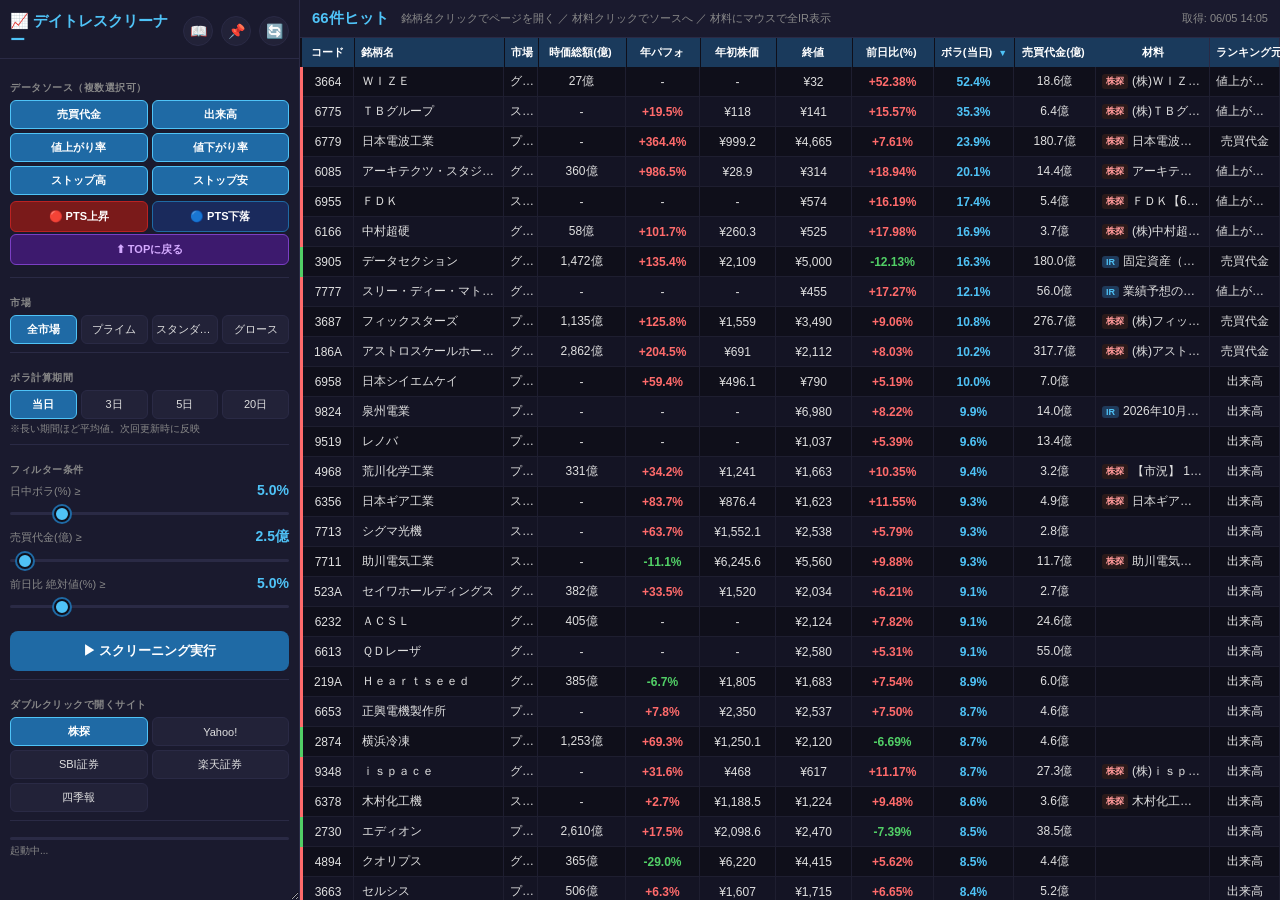
==== desktop.html @ 1d55ea32 "fix: update hint text from double-click to single-click" ====
<!DOCTYPE html>
<html lang="ja">
<head>
  <meta charset="UTF-8">
  <meta name="viewport" content="width=device-width, initial-scale=1.0">
  <title>デイトレスクリーナー PC版</title>
  <link rel="icon" href="apple-touch-icon.png">
  <link rel="stylesheet" href="assets/style-desktop.css">
</head>
<body>

<div id="app">

  <!-- ── 左パネル ── -->
  <div id="left">
    <div class="header">
      <button onclick="exitPtsMode()" class="header-title-btn" title="TOPに戻る・リロード">
        📈 デイトレスクリーナー
      </button>
      <button class="icon-btn" id="help-btn-d" title="使い方" onclick="openHelpDesktop()">📖</button>
      <button class="icon-btn" id="pip-btn" title="最前面表示（浮かびウィンドウ）" onclick="togglePip()">📌</button>
      <button class="icon-btn" id="refresh-btn" title="データ更新">🔄</button>
    </div>

    <div class="left-inner">

      <div class="sec-label">データソース（複数選択可）</div>
      <div id="page-btns"></div>

      <!-- PTSボタン -->
      <div style="display:grid;grid-template-columns:1fr 1fr;gap:4px;margin:6px 0 2px;">
        <button class="pts-btn" id="pts-up-btn"
          onclick="renderPts('PTS上昇');this.classList.add('pts-active');document.getElementById('pts-dn-btn').classList.remove('pts-active');"
          style="background:#7a1a1a;border:1px solid #b22;border-radius:6px;color:#fff;padding:7px 4px;font-size:11px;font-weight:700;cursor:pointer;">
          🔴 PTS上昇
        </button>
        <button class="pts-btn" id="pts-dn-btn"
          onclick="renderPts('PTS下落');this.classList.add('pts-active');document.getElementById('pts-up-btn').classList.remove('pts-active');"
          style="background:#1a2a5c;border:1px solid #1f6aa5;border-radius:6px;color:#fff;padding:7px 4px;font-size:11px;font-weight:700;cursor:pointer;">
          🔵 PTS下落
        </button>
      </div>
      <button onclick="exitPtsMode()" style="width:100%;margin-bottom:4px;background:#3d1a6e;border:1px solid #7b3fc4;border-radius:6px;color:#d4aaff;padding:7px;font-size:11px;font-weight:700;cursor:pointer;transition:opacity .15s;" onmouseover="this.style.opacity='.8'" onmouseout="this.style.opacity='1'">⬆ TOPに戻る</button>

      <div class="hdiv"></div>

      <div class="sec-label">市場</div>
      <div id="market-btns"></div>

      <div class="hdiv"></div>

      <div class="sec-label">ボラ計算期間</div>
      <div id="vol-period-btns"></div>
      <div class="hint-bar">※長い期間ほど平均値。次回更新時に反映</div>

      <div class="hdiv"></div>

      <div class="sec-label">フィルター条件</div>

      <div class="slider-wrap">
        <div class="slider-header">
          <span class="slider-name">日中ボラ(%) ≥</span>
          <span class="slider-val" id="val-vol">5.0%</span>
        </div>
        <input type="range" id="slider-vol" min="0" max="30" step="0.5" value="5">
      </div>

      <div class="slider-wrap">
        <div class="slider-header">
          <span class="slider-name">売買代金(億) ≥</span>
          <span class="slider-val" id="val-tv">2.5億</span>
        </div>
        <input type="range" id="slider-tv" min="0" max="100" step="0.5" value="2.5">
      </div>

      <div class="slider-wrap">
        <div class="slider-header">
          <span class="slider-name">前日比 絶対値(%) ≥</span>
          <span class="slider-val" id="val-change">5.0%</span>
        </div>
        <input type="range" id="slider-change" min="0" max="30" step="0.5" value="5">
      </div>

      <button id="run-btn" class="run-btn">▶ スクリーニング実行</button>

      <div class="hdiv"></div>

      <div class="sec-label">ダブルクリックで開くサイト</div>
      <div id="brokerage-btns"></div>

      <div class="hdiv"></div>

      <div id="progress"><div id="progress-bar"></div></div>
      <div class="status-txt" id="status-txt">起動中...</div>

    </div>
  </div>

  <!-- ── 右パネル ── -->
  <div id="right">

    <div id="top-bar">
      <span id="count-badge">-</span>
      <span id="hint-txt">銘柄名クリックでページを開く ／ 材料クリックでソースへ ／ 材料にマウスで全IR表示</span>
      <span id="time-txt">--</span>
    </div>

    <div id="table-wrap">
      <table>
        <thead>
          <tr>
            <th class="col-code"  data-col="code">コード</th>
            <th class="col-name"  data-col="name">銘柄名</th>
            <th class="col-market">市場</th>
            <th class="col-mcap"  data-col="mcap">時価総額(億)<span class="sort-arrow"></span></th>
            <th class="col-ytd"   data-col="ytd">年パフォ<span class="sort-arrow"></span></th>
            <th class="col-ysp"   data-col="ysp">年初株価<span class="sort-arrow"></span></th>
            <th class="col-close" data-col="close">終値<span class="sort-arrow"></span></th>
            <th class="col-chg"   data-col="chg">前日比(%)<span class="sort-arrow"></span></th>
            <th class="col-vol"   data-col="vol">ボラ(当日) <span class="sort-arrow">▼</span></th>
            <th class="col-tv"    data-col="tv">売買代金(億)<span class="sort-arrow"></span></th>
            <th class="col-mat">材料</th>
            <th class="col-src">ランキング元</th>
          </tr>
        </thead>
        <tbody id="tbody">
          <tr><td colspan="9" style="padding:40px;color:var(--text2);">データ取得中...</td></tr>
        </tbody>
      </table>
    </div>

  </div>

</div>

<!-- Tooltip -->
<div id="tooltip"></div>

<!-- Loading overlay -->
<div id="loading-overlay">
  <div class="spinner"></div>
  <div class="loading-txt">データ取得中...</div>
</div>

<!-- ── Help Modal (Desktop) ── -->
<div id="help-modal-d" onclick="if(event.target===this)closeHelpDesktop()">
  <div class="help-sheet-d">
    <div class="help-d-header">
      <span class="help-d-title">📖 デイトレスクリーナー 使い方</span>
      <button class="help-d-close" onclick="closeHelpDesktop()">✕</button>
    </div>
    <div class="help-d-body">

      <!-- アクセス方法 -->
      <div class="help-d-section">
        <div class="help-d-section-title">🔗 アクセス方法</div>
        <table class="help-d-table">
          <tr><th style="width:120px">バージョン</th><th>URL</th></tr>
          <tr><td>📱 スマホ版</td><td><a href="https://jpn-x.github.io/kabu-screener/" target="_blank" style="color:var(--accent)">https://jpn-x.github.io/kabu-screener/</a></td></tr>
          <tr><td>🖥️ WebPC版</td><td><a href="https://jpn-x.github.io/kabu-screener/desktop.html" target="_blank" style="color:var(--accent)">https://jpn-x.github.io/kabu-screener/desktop.html</a></td></tr>
        </table>
      </div>

      <!-- スクリーニング -->
      <div class="help-d-section">
        <div class="help-d-section-title">🔍 スクリーニング設定</div>
        <table class="help-d-table">
          <tr><th style="width:160px">項目</th><th>内容</th></tr>
          <tr><td>データソース</td><td>複数選択可。売買代金・出来高・値上がり率・値下がり率・ストップ高・ストップ安</td></tr>
          <tr><td>市場フィルター</td><td>全市場 / プライム / スタンダード / グロース</td></tr>
          <tr><td>日中ボラ(%) ≥</td><td>選択期間の高値〜安値のレンジ幅（S高連続銘柄は大きな値）</td></tr>
          <tr><td>売買代金(億) ≥</td><td>当日の売買代金フィルター</td></tr>
          <tr><td>前日比 絶対値 ≥</td><td>上昇・下落どちらも対象</td></tr>
        </table>
        <div class="help-d-tip">💡 <strong>基本設定例：</strong> データソース「売買代金＋値上がり率＋値下がり率」/ ボラ5%・売買代金2.5億・前日比5%</div>
      </div>

      <!-- ボラ期間 -->
      <div class="help-d-section">
        <div class="help-d-section-title">📐 ボラ計算期間（高値〜安値レンジ ÷ 起点終値）</div>
        <table class="help-d-table">
          <tr><th style="width:120px">期間</th><th>意味</th></tr>
          <tr><td>当日</td><td>今日1日の高安レンジ ÷ 前日終値</td></tr>
          <tr><td>3日 / 5日</td><td>直近N日間の最高値〜最安値 ÷ N日前終値</td></tr>
          <tr><td>20日（1ヶ月）</td><td>1ヶ月の総レンジ（S高連続なら80%超も）</td></tr>
        </table>
      </div>

      <!-- 表示列 -->
      <div class="help-d-section">
        <div class="help-d-section-title">📊 表示列の説明</div>
        <table class="help-d-table">
          <tr><th style="width:130px">列名</th><th>内容</th></tr>
          <tr><td>時価総額(億)</td><td>最新の時価総額（億円）</td></tr>
          <tr><td>年パフォ</td><td>年初来パフォーマンス（1月第1営業日〜直近終値）</td></tr>
          <tr><td>年初株価</td><td>大発会（1月第1営業日）の終値</td></tr>
          <tr><td>ボラ(当日)</td><td>選択期間のボラティリティ（赤=大きい）</td></tr>
          <tr><td>売買代金(億)</td><td>当日の売買代金</td></tr>
          <tr><td>材料</td><td><span class="help-tag-d ir">IR/本日</span><span class="help-tag-d ir">IR/前日</span> TDnet適時開示 ／ <span class="help-tag-d dn">みんかぶ</span> ／ Google News</td></tr>
        </table>
        <div class="help-d-tip">💡 <strong>銘柄名をクリック</strong>→株探ニュースページ ／ <strong>材料をクリック</strong>→ソースページを開く ／ <strong>材料にマウスを乗せる</strong>→全IR一覧をツールチップ表示</div>
      </div>

      <!-- PTS -->
      <div class="help-d-section">
        <div class="help-d-section-title">🔴🔵 PTSランキング（夜間取引）</div>
        <div class="help-d-tip">
          <strong>🔴 PTS上昇 / 🔵 PTS下落</strong> ボタンで夜間PTSランキング（各最大100件）を表示します。<br>
          「⬆ TOPに戻る」または「📈 デイトレスクリーナー」をクリックで通常スクリーニングに戻ります。<br>
          💡 引け後にPTS上昇している銘柄は翌朝ギャップアップしやすい傾向があります。
        </div>
      </div>

      <!-- 最前面 -->
      <div class="help-d-section">
        <div class="help-d-section-title">📌 最前面表示</div>
        <table class="help-d-table">
          <tr><th style="width:200px">方法</th><th>説明</th></tr>
          <tr><td>📌 ボタン（このページ）</td><td>Chrome PiPで常に最前面の浮かびウィンドウを表示（Chrome 116以上）</td></tr>
          <tr><td>PowerToys（無料）</td><td>Win+Ctrl+T で任意のウィンドウを最前面固定。Chromeウィンドウ全体を固定したい場合に便利</td></tr>
        </table>
      </div>

      <!-- データ更新 -->
      <div class="help-d-section">
        <div class="help-d-section-title">⏰ データ更新スケジュール</div>
        <table class="help-d-table">
          <tr><th style="width:200px">時間帯</th><th>状態</th></tr>
          <tr><td>平日 9:00〜16:40 JST</td><td>GitHub Actions が20分ごとに自動更新</td></tr>
          <tr><td>深夜〜8:59 JST</td><td>前日の最終データを表示（市場クローズ中）</td></tr>
        </table>
        <div class="help-d-tip">🔄 ヘッダーの更新ボタンで最新データに手動リロードできます</div>
      </div>

      <div class="help-d-warning">
        ⚠️ 本ツールは情報提供を目的とするものであり、投資の推奨・売買の勧誘を行うものではありません。投資判断はご自身の責任において行ってください。データの正確性・完全性を保証するものではありません。
      </div>

    </div>
  </div>
</div>

<script src="assets/app-desktop.js"></script>
</body>
</html>
---- assets/style-desktop.css ----
:root {
  --bg:       #0f0f1a;
  --surface:  #1a1a2e;
  --surface2: #222238;
  --border:   #2a2a45;
  --accent:   #4fc3f7;
  --accent2:  #1f6aa5;
  --up:       #ff6b6b;
  --down:     #51cf66;
  --text:     #e0e0e0;
  --text2:    #888;
  --radius:   8px;
}

* { box-sizing: border-box; margin: 0; padding: 0; }

html, body {
  width: 100%; height: 100%;
  background: var(--bg);
  color: var(--text);
  font-family: -apple-system, "Meiryo UI", "Hiragino Sans", sans-serif;
  font-size: 13px;
  overflow: hidden;
}

/* ── Layout ── */
#app {
  display: flex;
  height: 100vh;
}

/* ── Left Panel ── */
#left {
  width: 300px;
  min-width: 220px;
  max-width: 400px;
  background: var(--surface);
  border-right: 1px solid var(--border);
  display: flex;
  flex-direction: column;
  overflow-y: auto;
  flex-shrink: 0;
  resize: horizontal;
  overflow-x: hidden;
}

.left-inner {
  padding: 12px 10px 20px;
  display: flex;
  flex-direction: column;
  gap: 0;
}

/* ── Header ── */
.header {
  display: flex;
  align-items: center;
  gap: 8px;
  padding: 12px 10px 8px;
  border-bottom: 1px solid var(--border);
  background: var(--surface);
  flex-shrink: 0;
}
.header-title {
  flex: 1;
  font-size: 15px;
  font-weight: 700;
  color: var(--accent);
}

/* タイトルをボタン化 */
.header-title-btn {
  flex: 1;
  background: none;
  border: none;
  font-size: 15px;
  font-weight: 700;
  color: var(--accent);
  cursor: pointer;
  text-align: left;
  padding: 0;
  transition: opacity .15s;
}
.header-title-btn:hover { opacity: .75; }
.icon-btn {
  background: var(--surface2);
  border: 1px solid var(--border);
  border-radius: 50%;
  width: 30px; height: 30px;
  display: flex; align-items: center; justify-content: center;
  font-size: 14px;
  cursor: pointer;
  color: var(--text);
  transition: background .15s;
  flex-shrink: 0;
}
.icon-btn:hover { background: var(--accent2); }
.icon-btn.spinning { animation: spin .8s linear infinite; }
@keyframes spin { to { transform: rotate(360deg); } }

/* ── Section label ── */
.sec-label {
  font-size: 10px;
  font-weight: 700;
  color: var(--text2);
  letter-spacing: .5px;
  text-transform: uppercase;
  margin: 10px 0 5px;
}

.hdiv {
  height: 1px;
  background: var(--border);
  margin: 8px 0;
}

/* ── Button group ── */
.btn-group {
  display: grid;
  gap: 4px;
}
.btn-group.c2 { grid-template-columns: 1fr 1fr; }
.btn-group.c4 { grid-template-columns: repeat(4, 1fr); }

.tog {
  background: var(--surface2);
  border: 1px solid var(--border);
  border-radius: 6px;
  color: var(--text);
  font-size: 11px;
  padding: 6px 3px;
  cursor: pointer;
  text-align: center;
  white-space: nowrap;
  overflow: hidden;
  text-overflow: ellipsis;
  transition: all .12s;
}
.tog:hover { border-color: var(--accent2); }
.tog.on {
  background: var(--accent2);
  border-color: var(--accent);
  color: #fff;
  font-weight: 600;
}

/* ── Slider ── */
.slider-wrap { margin-bottom: 10px; }
.slider-header {
  display: flex;
  justify-content: space-between;
  align-items: baseline;
  margin-bottom: 4px;
}
.slider-name { font-size: 11px; color: var(--text2); }
.slider-val  { font-size: 14px; font-weight: 700; color: var(--accent); }

input[type=range] {
  -webkit-appearance: none;
  width: 100%;
  height: 3px;
  background: var(--border);
  border-radius: 2px;
  outline: none;
  cursor: pointer;
}
input[type=range]::-webkit-slider-thumb {
  -webkit-appearance: none;
  width: 16px; height: 16px;
  border-radius: 50%;
  background: var(--accent);
  border: 2px solid var(--bg);
  box-shadow: 0 0 0 2px var(--accent2);
  cursor: pointer;
}

/* ── Buttons ── */
.run-btn {
  width: 100%;
  background: var(--accent2);
  color: #fff;
  border: none;
  border-radius: var(--radius);
  padding: 11px;
  font-size: 13px;
  font-weight: 700;
  cursor: pointer;
  margin-top: 10px;
  transition: opacity .12s;
}
.run-btn:hover { opacity: .85; }

.sub-btn {
  width: 100%;
  background: var(--surface2);
  color: var(--text2);
  border: 1px solid var(--border);
  border-radius: var(--radius);
  padding: 7px;
  font-size: 11px;
  cursor: pointer;
  margin-top: 4px;
  transition: border-color .12s;
}
.sub-btn:hover { border-color: var(--accent2); color: var(--text); }

.material-btn {
  background: #1a3a20;
  border-color: #2a5a30;
  color: #90ee90;
}
.material-btn:hover { border-color: var(--down); }

/* ── Progress ── */
#progress {
  height: 3px;
  background: var(--border);
  border-radius: 2px;
  margin-top: 8px;
  overflow: hidden;
}
#progress-bar {
  height: 100%;
  width: 0;
  background: var(--accent);
  transition: width .3s;
  border-radius: 2px;
}
#progress-bar.indeterminate {
  animation: indeterminate 1.2s linear infinite;
  width: 40%;
}
@keyframes indeterminate {
  0%   { transform: translateX(-150%); }
  100% { transform: translateX(350%); }
}

.status-txt {
  font-size: 10px;
  color: var(--text2);
  margin-top: 4px;
  min-height: 14px;
  line-height: 1.4;
}

/* ── Right panel ── */
#right {
  flex: 1;
  display: flex;
  flex-direction: column;
  overflow: hidden;
  min-width: 0;
}

/* ── Top bar ── */
#top-bar {
  background: var(--surface);
  border-bottom: 1px solid var(--border);
  padding: 6px 12px;
  display: flex;
  align-items: center;
  gap: 12px;
  flex-shrink: 0;
  height: 38px;
}
#count-badge {
  font-size: 15px;
  font-weight: 700;
  color: var(--accent);
  white-space: nowrap;
}
#hint-txt {
  font-size: 11px;
  color: var(--text2);
}
#time-txt {
  margin-left: auto;
  font-size: 11px;
  color: var(--text2);
}

/* ── Table ── */
#table-wrap {
  flex: 1;
  overflow: auto;
  position: relative;
}

table {
  width: 100%;
  border-collapse: collapse;
  table-layout: fixed;
}

thead {
  position: sticky;
  top: 0;
  z-index: 10;
}

th {
  background: #1a3a5c;
  color: #fff;
  font-size: 11px;
  font-weight: 700;
  padding: 7px 6px;
  text-align: center;
  cursor: pointer;
  user-select: none;
  border-right: 1px solid var(--border);
  white-space: nowrap;
}
th:hover { background: var(--accent2); }
th .sort-arrow { margin-left: 3px; font-size: 9px; color: var(--accent); }

td {
  padding: 6px 6px;
  text-align: center;
  border-bottom: 1px solid #1e1e30;
  border-right: 1px solid #1e1e30;
  font-size: 12px;
  white-space: nowrap;
  overflow: hidden;
  text-overflow: ellipsis;
}

tr:hover td { background: #1e1e35 !important; }

.row-up   td:first-child { border-left: 3px solid var(--up); }
.row-down td:first-child { border-left: 3px solid var(--down); }
.row-alt  td { background: #141424; }

.c-up   { color: var(--up); font-weight: 600; }
.c-down { color: var(--down); font-weight: 600; }
.c-acc  { color: var(--accent); font-weight: 600; }
.c-dim  { color: var(--text); }   /* 銘柄名と同じ色に統一 */

/* ── Material cell ── */
.mat-cell {
  text-align: left !important;
  cursor: pointer;
  max-width: 0;
}
.mat-cell:hover { color: var(--accent) !important; }

.badge {
  display: inline-block;
  font-size: 9px;
  font-weight: 700;
  padding: 1px 4px;
  border-radius: 3px;
  margin-right: 4px;
  vertical-align: middle;
  flex-shrink: 0;
}
.badge-ir      { background: #1f3a5a; color: var(--accent); }
.badge-minkabu { background: #1a3a1a; color: var(--down); }
.badge-kabutan { background: #2a1a1a; color: #ff9999; }

/* ── Tooltip ── */
#tooltip {
  position: fixed;
  background: #0d1f0d;
  border: 1px solid #2a4a2a;
  border-radius: 6px;
  padding: 8px 12px;
  font-size: 11px;
  color: #c8e6c9;
  line-height: 1.6;
  max-width: 420px;
  z-index: 9999;
  pointer-events: none;
  white-space: pre-line;
  box-shadow: 0 4px 16px rgba(0,0,0,.6);
  display: none;
}
#tooltip.ir-tip { background: #0d1a2a; border-color: #2a3a5a; color: #b3d4f0; }

/* ── Loading overlay ── */
#loading-overlay {
  position: fixed;
  inset: 0;
  background: rgba(15,15,26,.85);
  display: flex;
  flex-direction: column;
  align-items: center;
  justify-content: center;
  z-index: 9998;
  gap: 14px;
}
.spinner {
  width: 40px; height: 40px;
  border: 3px solid var(--border);
  border-top-color: var(--accent);
  border-radius: 50%;
  animation: spin .8s linear infinite;
}
.loading-txt { color: var(--text2); font-size: 13px; }

/* ── Col widths ── */
.col-code   { width: 52px; }
.col-name   { width: 150px; text-align: left !important; }
.col-market { width: 34px; }
.col-mcap   { width: 88px; }
.col-ytd    { width: 74px; }
.col-ysp    { width: 76px; }
.col-close  { width: 76px; }
.col-chg    { width: 82px; }   /* +27.59% が収まる幅 */
.col-vol    { width: 80px; }
.col-tv     { width: 82px; }
.col-mat    { min-width: 200px; }
.col-src    { width: 70px; }

/* ── Hint bar ── */
.hint-bar {
  font-size: 10px;
  color: var(--text2);
  margin: 3px 0 0;
  line-height: 1.4;
}

/* ── Help Modal (Desktop) ── */
#help-modal-d {
  position: fixed; inset: 0;
  background: rgba(0,0,0,.75);
  z-index: 9999;
  display: flex; align-items: center; justify-content: center;
  opacity: 0; pointer-events: none;
  transition: opacity .2s;
}
#help-modal-d.open { opacity: 1; pointer-events: auto; }

.help-sheet-d {
  background: var(--surface);
  border: 1px solid var(--border);
  border-radius: 12px;
  width: min(720px, 92vw);
  max-height: 90vh;
  overflow-y: auto;
  transform: scale(.97);
  transition: transform .2s;
  box-shadow: 0 20px 60px rgba(0,0,0,.7);
}
#help-modal-d.open .help-sheet-d { transform: scale(1); }

.help-d-header {
  display: flex; align-items: center;
  padding: 14px 20px;
  border-bottom: 1px solid var(--border);
  position: sticky; top: 0;
  background: var(--surface); z-index: 1;
}
.help-d-title { flex:1; font-size:15px; font-weight:700; color:var(--accent); }
.help-d-close {
  background: none; border: none; color: var(--text2);
  font-size: 20px; cursor: pointer; padding: 0 4px;
}
.help-d-close:hover { color: var(--text); }

/* 1カラムで全幅表示 */
.help-d-body { padding: 16px 20px; display: flex; flex-direction: column; gap: 16px; }

.help-d-section { }
.help-d-section-title {
  font-size: 11px; font-weight: 700;
  color: var(--accent2);
  border-left: 3px solid var(--accent2);
  padding-left: 8px;
  margin-bottom: 8px;
  text-transform: uppercase; letter-spacing: .5px;
}
.help-d-table {
  width: 100%; border-collapse: collapse;
  font-size: 12px; margin-bottom: 6px;
  table-layout: fixed;
}
.help-d-table th {
  background: var(--surface2); color: var(--text2);
  padding: 6px 10px; text-align: left;
  font-weight: 600; border-bottom: 1px solid var(--border);
  white-space: nowrap;
}
.help-d-table td {
  padding: 7px 10px; border-bottom: 1px solid #1e1e30;
  color: var(--text); vertical-align: top; line-height: 1.6;
  word-break: break-word;
}
.help-d-table tr:last-child td { border-bottom: none; }

.help-d-tip {
  background: #0d1a2a; border: 1px solid var(--accent2);
  border-radius: 6px; padding: 9px 14px;
  font-size: 12px; color: var(--text2); line-height: 1.7;
}
.help-d-tip strong { color: var(--text); }
.help-d-warning {
  background: #1a1a0a; border: 1px solid #555500;
  border-radius: 6px; padding: 10px 14px;
  font-size: 11px; color: #aaa860; line-height: 1.6;
}
.help-tag-d {
  display:inline-block; background:var(--surface2); border:1px solid var(--border);
  border-radius:3px; padding:0 5px; font-size:10px; color:var(--accent); margin-right:3px;
}
.help-tag-d.ir { background:#1f3a5a; }
.help-tag-d.dn { color:var(--down); border-color:var(--down); }
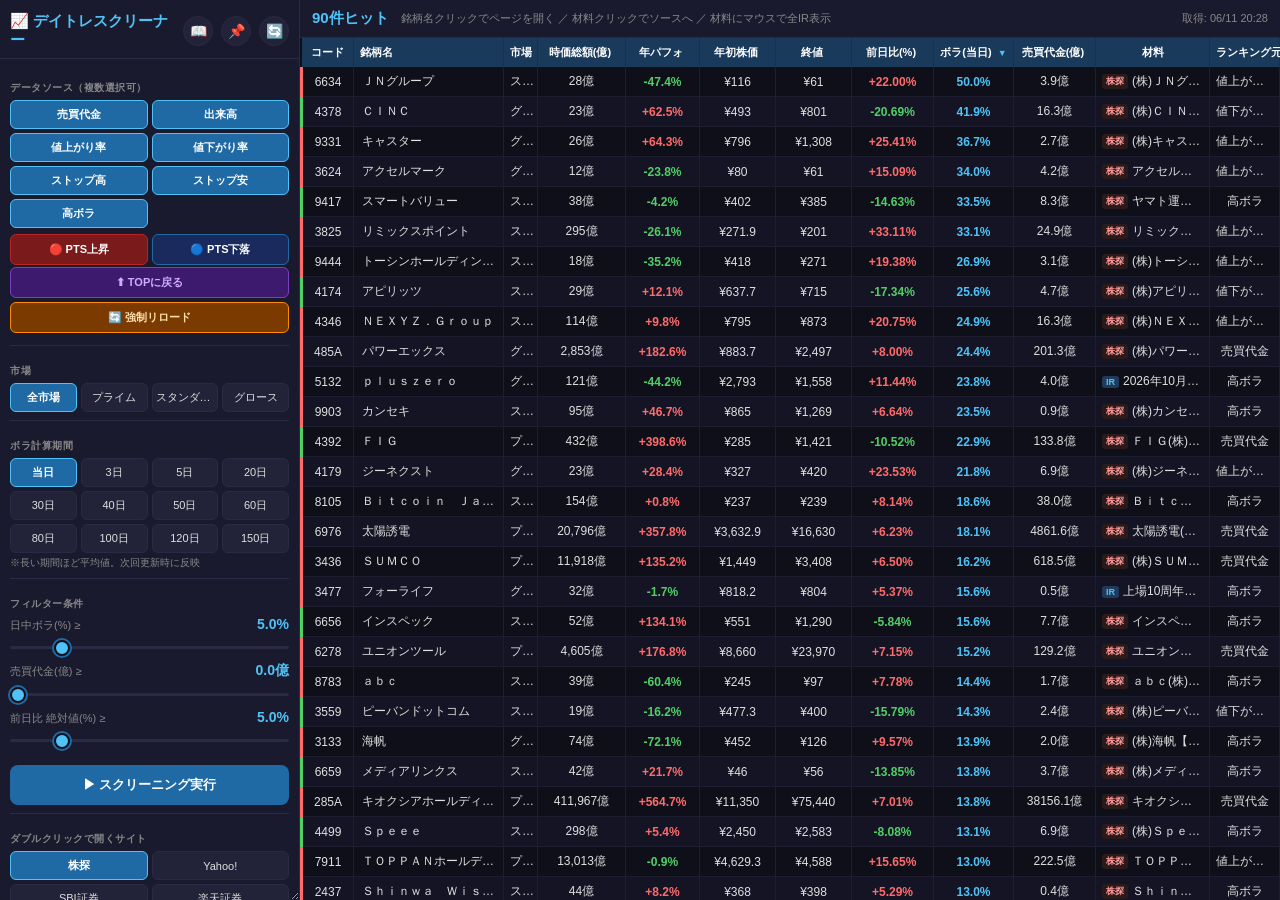
==== commit ede1f861: "強制リロードボタンを追加（TOPに戻るの下）" ====
--- a/desktop.html
+++ b/desktop.html
@@ -41,6 +41,7 @@
         </button>
       </div>
       <button onclick="exitPtsMode()" style="width:100%;margin-bottom:4px;background:#3d1a6e;border:1px solid #7b3fc4;border-radius:6px;color:#d4aaff;padding:7px;font-size:11px;font-weight:700;cursor:pointer;transition:opacity .15s;" onmouseover="this.style.opacity='.8'" onmouseout="this.style.opacity='1'">⬆ TOPに戻る</button>
+      <button onclick="location.reload(true)" style="width:100%;margin-bottom:4px;background:#7a3a00;border:1px solid #ff8c00;border-radius:6px;color:#ffe0b0;padding:7px;font-size:11px;font-weight:700;cursor:pointer;transition:opacity .15s;" onmouseover="this.style.opacity='.8'" onmouseout="this.style.opacity='1'" title="強制リロード (Shift+Ctrl+R)">🔄 強制リロード</button>
 
       <div class="hdiv"></div>
 
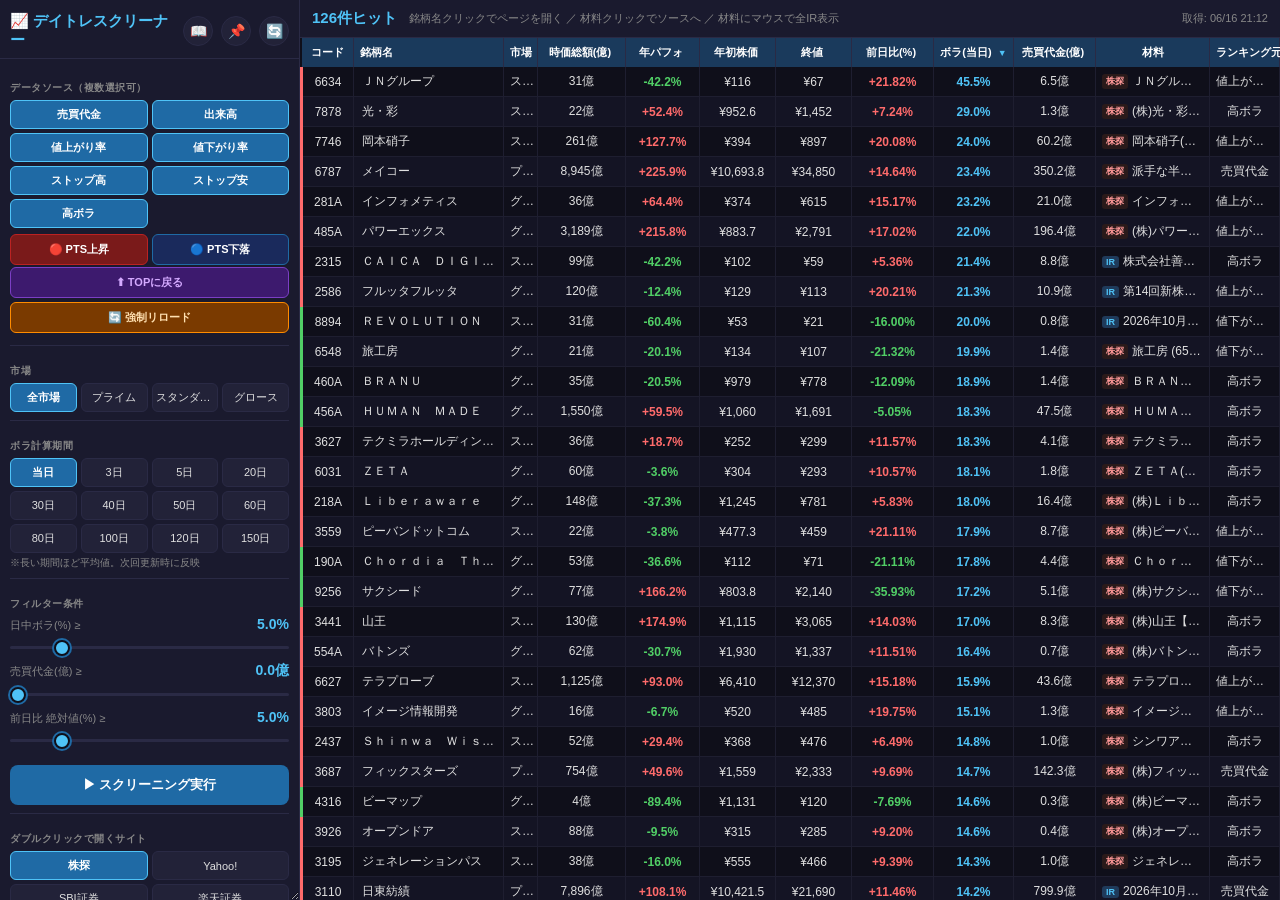
==== commit 8103b2c5: "feat: add proper favicon/PWA icon links to desktop.html" ====
--- a/desktop.html
+++ b/desktop.html
@@ -4,7 +4,10 @@
   <meta charset="UTF-8">
   <meta name="viewport" content="width=device-width, initial-scale=1.0">
   <title>デイトレスクリーナー PC版</title>
-  <link rel="icon" href="apple-touch-icon.png">
+  <link rel="icon" href="favicon.svg" type="image/svg+xml">
+  <link rel="icon" href="icon-192.png" type="image/png" sizes="192x192">
+  <link rel="apple-touch-icon" href="apple-touch-icon.png">
+  <link rel="manifest" href="manifest.json">
   <link rel="stylesheet" href="assets/style-desktop.css">
 </head>
 <body>
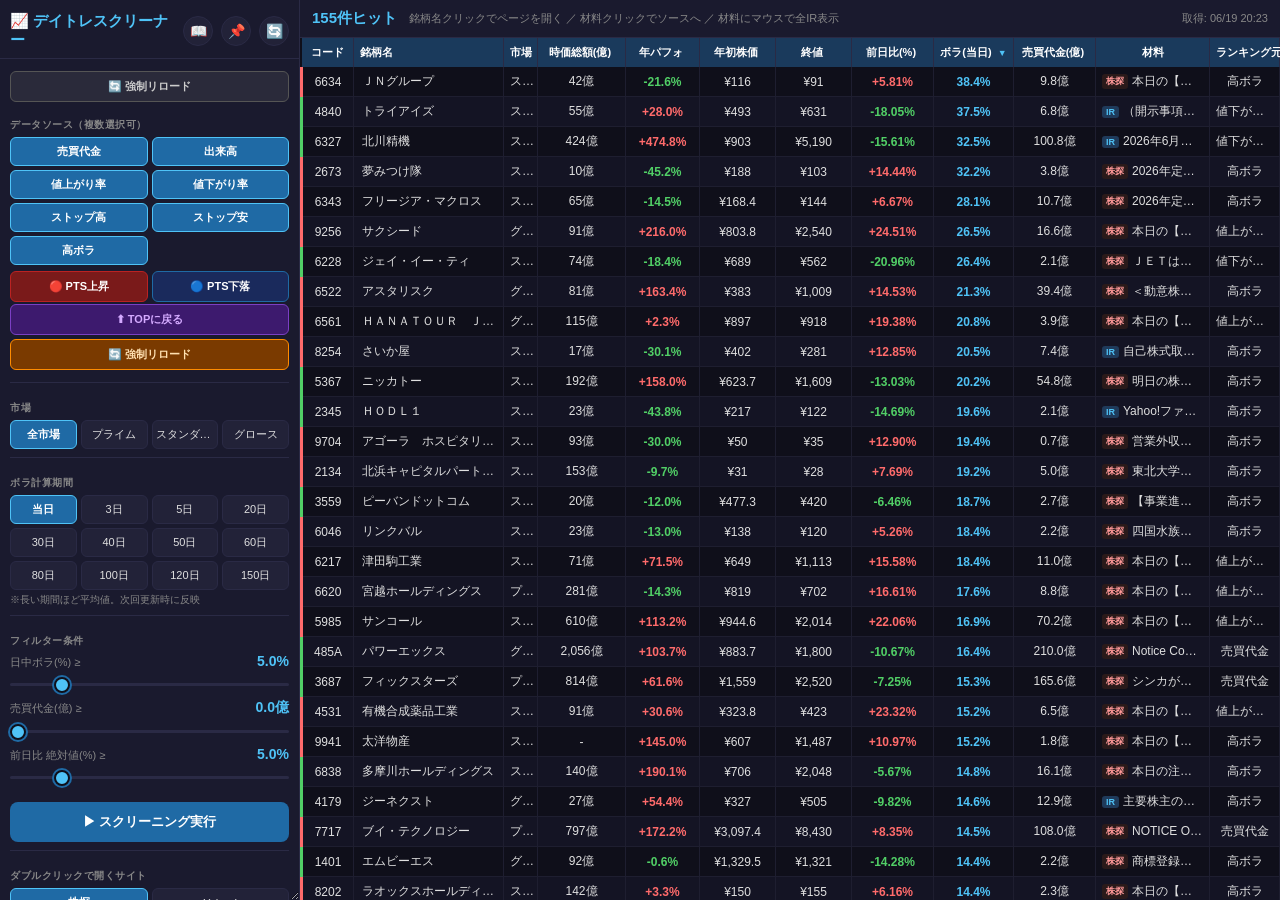
==== commit 971d880b: "feat: add force reload button above data source buttons" ====
--- a/desktop.html
+++ b/desktop.html
@@ -27,6 +27,7 @@
 
     <div class="left-inner">
 
+      <button onclick="location.reload(true)" style="width:100%;margin-bottom:6px;background:#2a2a3a;border:1px solid #555;border-radius:6px;color:#ccc;padding:7px;font-size:11px;font-weight:600;cursor:pointer;">🔄 強制リロード</button>
       <div class="sec-label">データソース（複数選択可）</div>
       <div id="page-btns"></div>
 
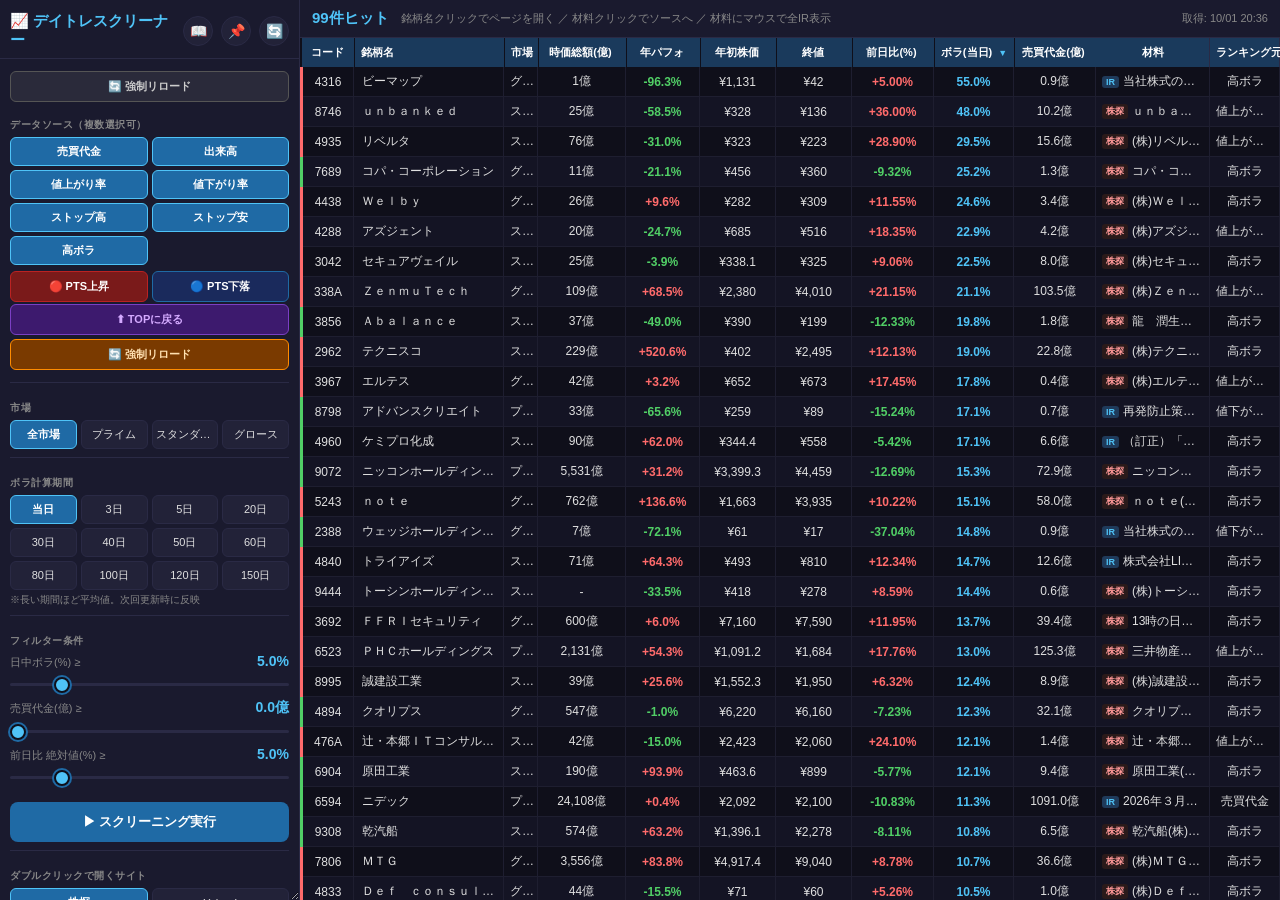
==== commit 68faf4b7: "Replace legacy GitHub Pages URLs with Cloudflare canonical URLs (fix desktop data fetch) Co-Authored" ====
--- a/desktop.html
+++ b/desktop.html
@@ -161,8 +161,8 @@
         <div class="help-d-section-title">🔗 アクセス方法</div>
         <table class="help-d-table">
           <tr><th style="width:120px">バージョン</th><th>URL</th></tr>
-          <tr><td>📱 スマホ版</td><td><a href="https://jpn-x.github.io/kabu-screener/" target="_blank" style="color:var(--accent)">https://jpn-x.github.io/kabu-screener/</a></td></tr>
-          <tr><td>🖥️ WebPC版</td><td><a href="https://jpn-x.github.io/kabu-screener/desktop.html" target="_blank" style="color:var(--accent)">https://jpn-x.github.io/kabu-screener/desktop.html</a></td></tr>
+          <tr><td>📱 スマホ版</td><td><a href="https://kabu-screener.pages.dev/" target="_blank" style="color:var(--accent)">https://kabu-screener.pages.dev/</a></td></tr>
+          <tr><td>🖥️ WebPC版</td><td><a href="https://kabu-screener.pages.dev/desktop" target="_blank" style="color:var(--accent)">https://kabu-screener.pages.dev/desktop</a></td></tr>
         </table>
       </div>
 
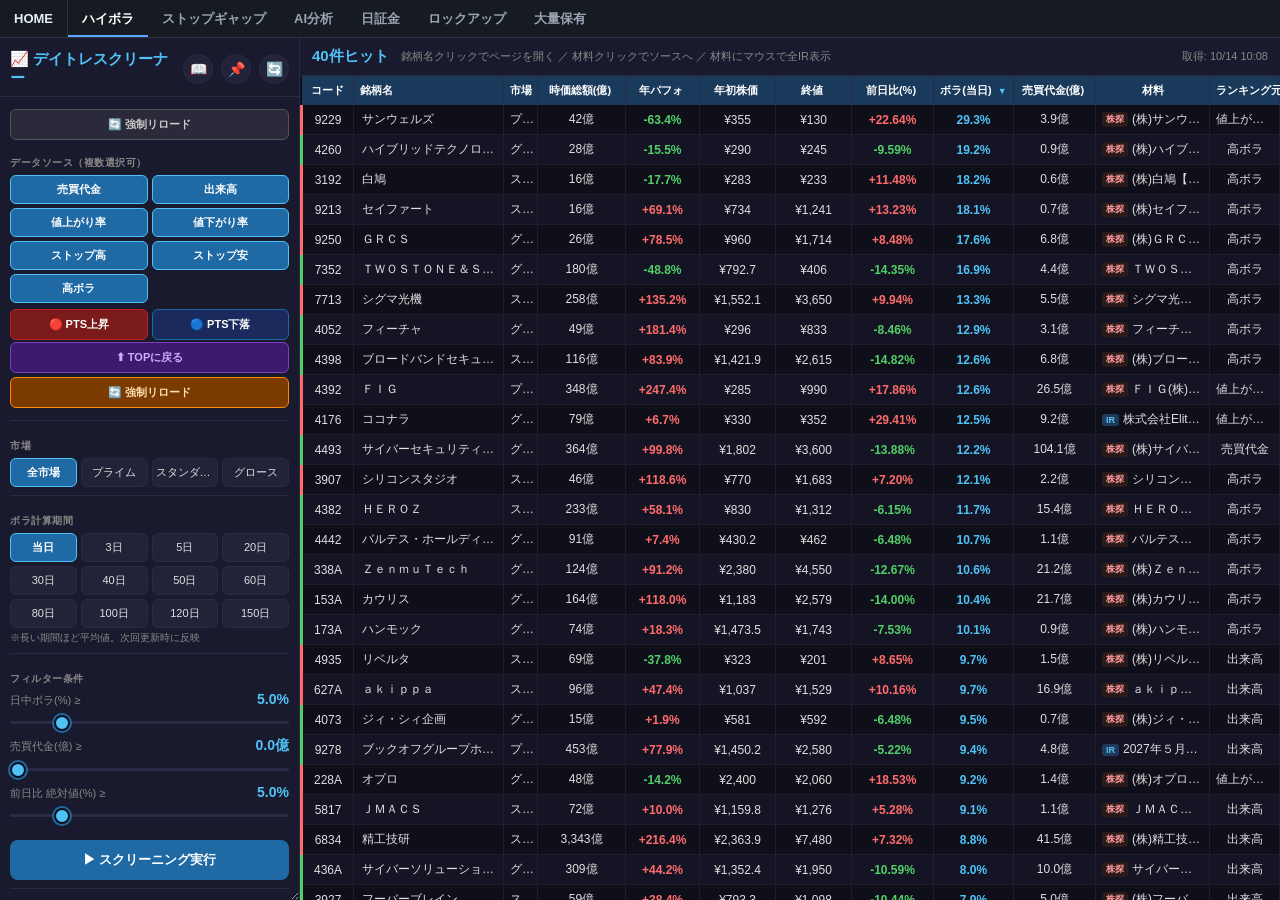
==== commit a3092e53: "共通ナビ(STOCK NAV)を追加: HOME+主要6ツールへの薄型ナビバー Co-Authored-By: Claude Sonnet 5.5 <noreply@anthropic.com>" ====
--- a/desktop.html
+++ b/desktop.html
@@ -11,6 +11,31 @@
   <link rel="stylesheet" href="assets/style-desktop.css">
 </head>
 <body>
+<!-- STOCK-NAV:START v1 (仕様: clode/stock-nav/README.md) -->
+<style>
+.sn-bar{position:sticky;top:0;z-index:1000;flex:none;display:flex;align-items:stretch;width:100%;height:38px;margin:0;padding:0;background:#161b22;border-bottom:1px solid #2d333b;font:600 13px/1 -apple-system,BlinkMacSystemFont,"Segoe UI","Hiragino Sans","Yu Gothic UI",Meiryo,sans-serif;letter-spacing:0;text-align:left}
+.sn-bar *{box-sizing:border-box}
+.sn-bar a{display:flex;align-items:center;flex:none;margin:0;padding:2px 14px 0;background:none;border:0;border-bottom:2px solid transparent;color:#9aa4b2;text-decoration:none;white-space:nowrap;cursor:pointer}
+.sn-bar a:hover{background:#1f262f;color:#fff}
+.sn-bar a[aria-current]{color:#fff;border-bottom-color:#58a6ff}
+.sn-bar .sn-home{border-right:1px solid #2d333b;color:#e6edf3}
+.sn-bar .sn-links{display:flex;flex:1 1 auto;min-width:0;overflow-x:auto;scrollbar-width:none;-webkit-overflow-scrolling:touch}
+.sn-bar .sn-links::-webkit-scrollbar{display:none}
+@media (max-width:600px){.sn-bar a{padding:2px 11px 0;font-size:12px}}
+@media print{.sn-bar{display:none}}
+</style>
+<nav class="sn-bar" aria-label="株ツール共通ナビ">
+<a class="sn-home" href="https://tool-directory.pages.dev/" target="_blank" rel="noopener noreferrer">HOME</a>
+<div class="sn-links">
+<a aria-current="page" href="https://kabu-screener.pages.dev/desktop" target="_blank" rel="noopener noreferrer">ハイボラ</a>
+<a href="https://kabu-stop.pages.dev" target="_blank" rel="noopener noreferrer">ストップギャップ</a>
+<a href="https://kabu-prompt-launcher.pages.dev/" target="_blank" rel="noopener noreferrer">AI分析</a>
+<a href="https://taisyaku-news.jp-x.workers.dev" target="_blank" rel="noopener noreferrer">日証金</a>
+<a href="https://ipo-lockup-radar.pages.dev" target="_blank" rel="noopener noreferrer">ロックアップ</a>
+<a href="https://holdings-radar.pages.dev" target="_blank" rel="noopener noreferrer">大量保有</a>
+</div>
+</nav>
+<!-- STOCK-NAV:END -->
 
 <div id="app">
 
--- a/assets/style-desktop.css
+++ b/assets/style-desktop.css
@@ -26,7 +26,7 @@
 /* ── Layout ── */
 #app {
   display: flex;
-  height: 100vh;
+  height: calc(100vh - 38px); /* 共通ナビの高さ分 */
 }
 
 /* ── Left Panel ── */
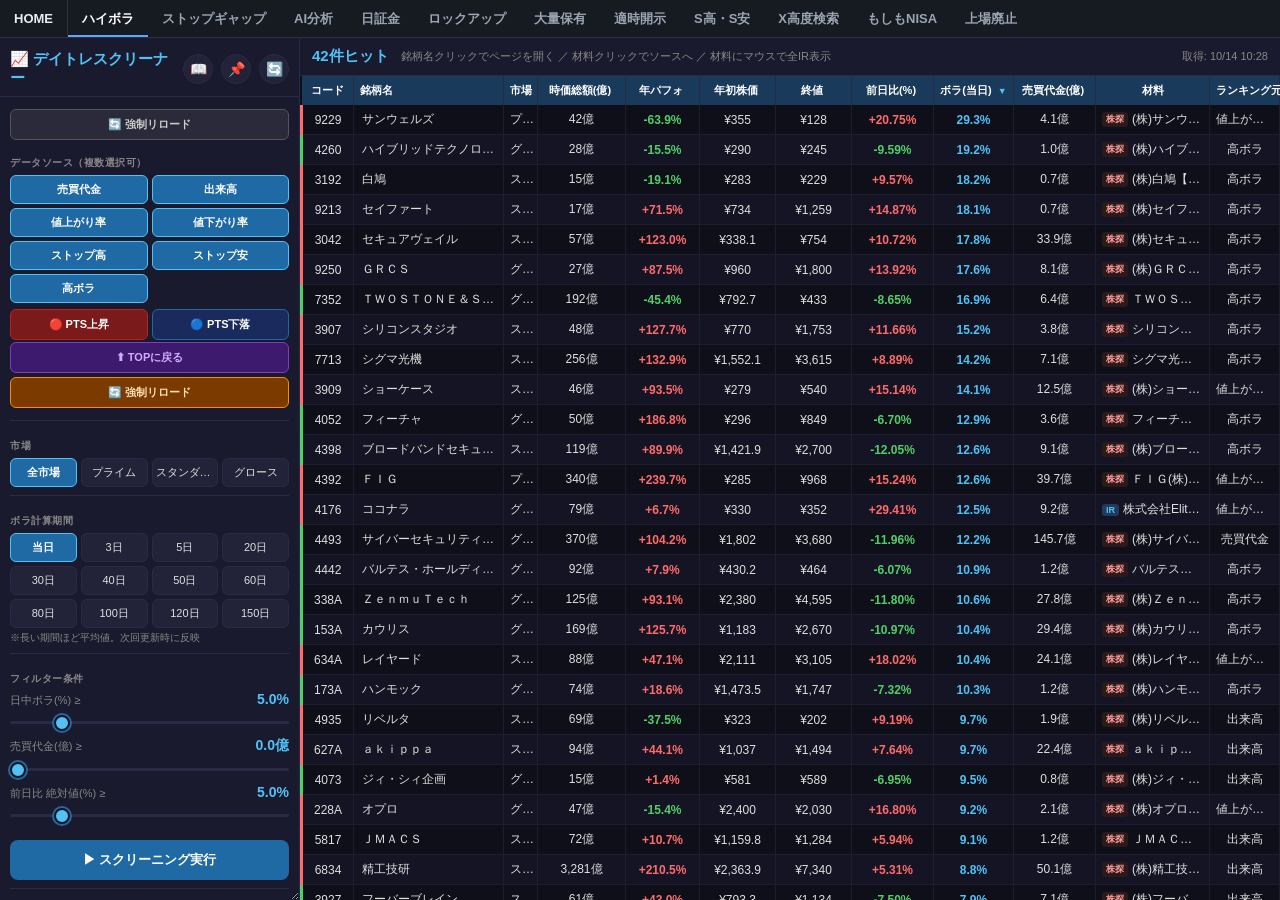
==== commit 1b8360e2: "共通ナビを12ボタンに拡張(STOCK NAV 2.0): 適時開示/S高・S安/X高度検索/もしもNISA/上場廃止を追加 Co-Authored-By: Claude Sonnet 5.5 <no" ====
--- a/desktop.html
+++ b/desktop.html
@@ -11,7 +11,7 @@
   <link rel="stylesheet" href="assets/style-desktop.css">
 </head>
 <body>
-<!-- STOCK-NAV:START v1 (仕様: clode/stock-nav/README.md) -->
+<!-- STOCK-NAV:START v2 (仕様: clode/stock-nav/README.md) -->
 <style>
 .sn-bar{position:sticky;top:0;z-index:1000;flex:none;display:flex;align-items:stretch;width:100%;height:38px;margin:0;padding:0;background:#161b22;border-bottom:1px solid #2d333b;font:600 13px/1 -apple-system,BlinkMacSystemFont,"Segoe UI","Hiragino Sans","Yu Gothic UI",Meiryo,sans-serif;letter-spacing:0;text-align:left}
 .sn-bar *{box-sizing:border-box}
@@ -33,6 +33,11 @@
 <a href="https://taisyaku-news.jp-x.workers.dev" target="_blank" rel="noopener noreferrer">日証金</a>
 <a href="https://ipo-lockup-radar.pages.dev" target="_blank" rel="noopener noreferrer">ロックアップ</a>
 <a href="https://holdings-radar.pages.dev" target="_blank" rel="noopener noreferrer">大量保有</a>
+<a href="https://tdnet-web.jp-x.workers.dev" target="_blank" rel="noopener noreferrer">適時開示</a>
+<a href="https://stop-data.jp-x.workers.dev" target="_blank" rel="noopener noreferrer">S高・S安</a>
+<a href="https://x-search.jp-x.workers.dev" target="_blank" rel="noopener noreferrer">X高度検索</a>
+<a href="https://moshimo-nisa.jp-x.workers.dev/" target="_blank" rel="noopener noreferrer">もしもNISA</a>
+<a href="https://kabu-watch-7og.pages.dev" target="_blank" rel="noopener noreferrer">上場廃止</a>
 </div>
 </nav>
 <!-- STOCK-NAV:END -->
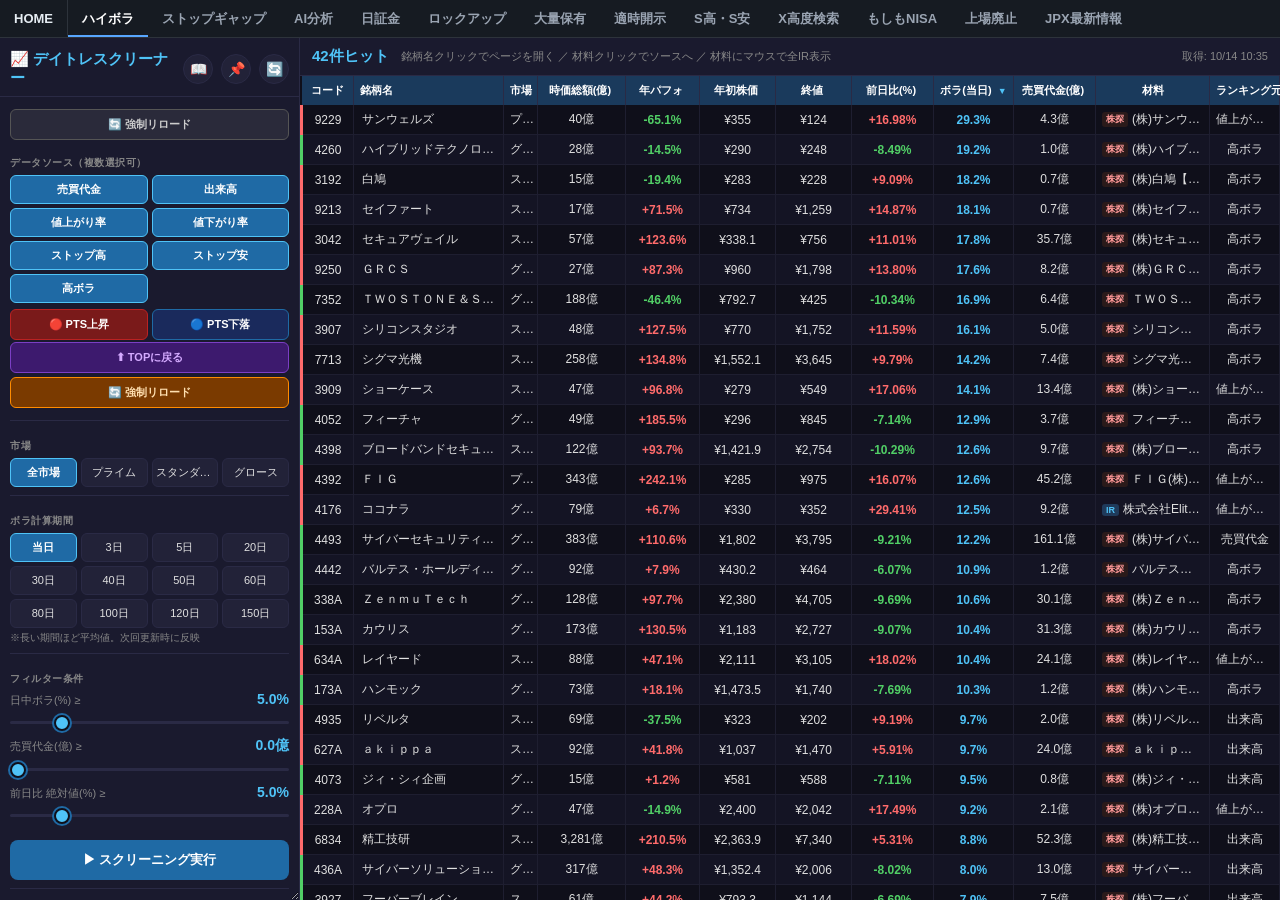
==== commit ab6d25dd: "共通ナビを13ボタンに拡張(STOCK NAV 3.0): JPX最新情報を右端に追加 Co-Authored-By: Claude Sonnet 5.5 <noreply@anthropic.com" ====
--- a/desktop.html
+++ b/desktop.html
@@ -11,7 +11,7 @@
   <link rel="stylesheet" href="assets/style-desktop.css">
 </head>
 <body>
-<!-- STOCK-NAV:START v2 (仕様: clode/stock-nav/README.md) -->
+<!-- STOCK-NAV:START v3 (仕様: clode/stock-nav/README.md) -->
 <style>
 .sn-bar{position:sticky;top:0;z-index:1000;flex:none;display:flex;align-items:stretch;width:100%;height:38px;margin:0;padding:0;background:#161b22;border-bottom:1px solid #2d333b;font:600 13px/1 -apple-system,BlinkMacSystemFont,"Segoe UI","Hiragino Sans","Yu Gothic UI",Meiryo,sans-serif;letter-spacing:0;text-align:left}
 .sn-bar *{box-sizing:border-box}
@@ -38,6 +38,7 @@
 <a href="https://x-search.jp-x.workers.dev" target="_blank" rel="noopener noreferrer">X高度検索</a>
 <a href="https://moshimo-nisa.jp-x.workers.dev/" target="_blank" rel="noopener noreferrer">もしもNISA</a>
 <a href="https://kabu-watch-7og.pages.dev" target="_blank" rel="noopener noreferrer">上場廃止</a>
+<a href="https://www.jpx.co.jp/news/index.html" target="_blank" rel="noopener noreferrer">JPX最新情報</a>
 </div>
 </nav>
 <!-- STOCK-NAV:END -->
